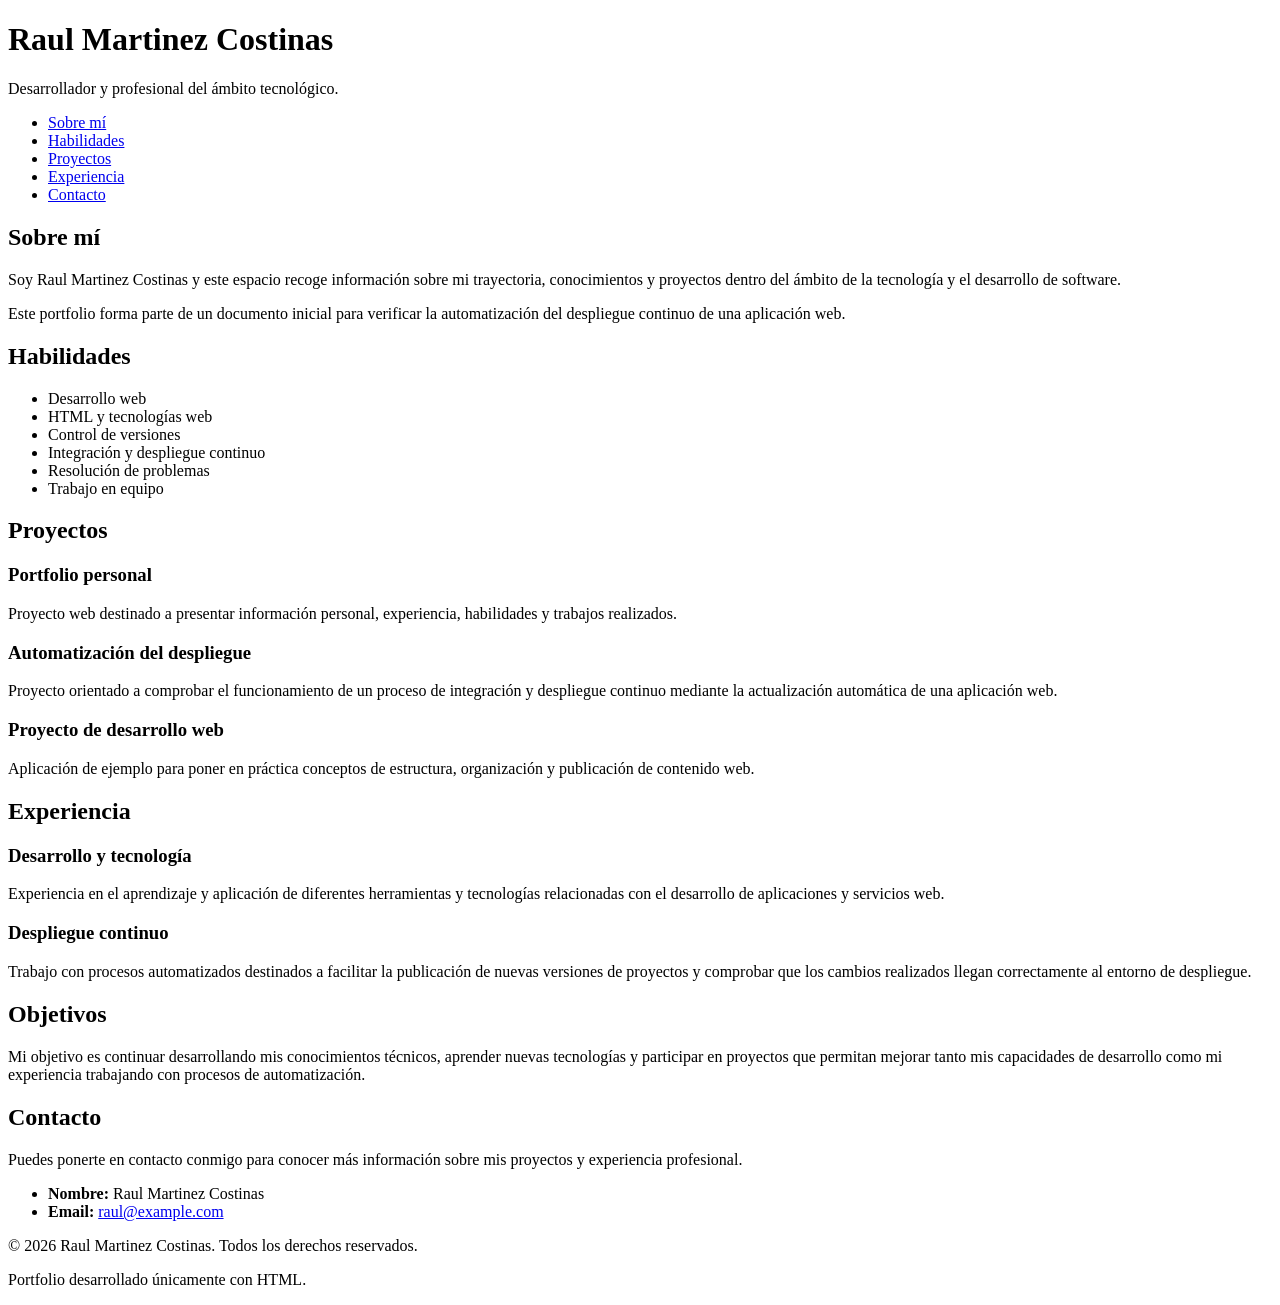
==== index.html @ 10de3181 "Probar deteccion de cierre HTML incorrecto" ====
<!DOCTYPE html>
<html lang="es">

<head>
  <meta charset="utf-8">
  <meta name="viewport" content="width=device-width, initial-scale=1">
  <meta name="description" content="Portfolio personal de Raul Martinez Costinas">
  <title>Portfolio de Raul Martinez Costinas</title>
</head>

<body>
  <header>
    <h1>Raul Martinez Costinas</h2>
      <p>Desarrollador y profesional del ámbito tecnológico.</p>


      <nav>
        <ul>
          <li><a href="#sobre-mi">Sobre mí</a></li>
          <li><a href="#habilidades">Habilidades</a></li>
          <li><a href="#proyectos">Proyectos</a></li>
          <li><a href="#experiencia">Experiencia</a></li>
          <li><a href="#contacto">Contacto</a></li>
        </ul>
      </nav>
  </header>

  <main>
    <section id="sobre-mi">
      <h2>Sobre mí</h2>
      <p>
        Soy Raul Martinez Costinas y este espacio recoge información sobre
        mi trayectoria, conocimientos y proyectos dentro del ámbito de la
        tecnología y el desarrollo de software.
      </p>
      <p>
        Este portfolio forma parte de un documento inicial para verificar
        la automatización del despliegue continuo de una aplicación web.
      </p>
    </section>

    <section id="habilidades">
      <h2>Habilidades</h2>

      <ul>
        <li>Desarrollo web</li>
        <li>HTML y tecnologías web</li>
        <li>Control de versiones</li>
        <li>Integración y despliegue continuo</li>
        <li>Resolución de problemas</li>
        <li>Trabajo en equipo</li>
      </ul>
    </section>

    <section id="proyectos">
      <h2>Proyectos</h2>

      <article>
        <h3>Portfolio personal</h3>
        <p>
          Proyecto web destinado a presentar información personal,
          experiencia, habilidades y trabajos realizados.
        </p>
      </article>

      <article>
        <h3>Automatización del despliegue</h3>
        <p>
          Proyecto orientado a comprobar el funcionamiento de un proceso
          de integración y despliegue continuo mediante la actualización
          automática de una aplicación web.
        </p>
      </article>

      <article>
        <h3>Proyecto de desarrollo web</h3>
        <p>
          Aplicación de ejemplo para poner en práctica conceptos de
          estructura, organización y publicación de contenido web.
        </p>
      </article>
    </section>

    <section id="experiencia">
      <h2>Experiencia</h2>

      <article>
        <h3>Desarrollo y tecnología</h3>
        <p>
          Experiencia en el aprendizaje y aplicación de diferentes
          herramientas y tecnologías relacionadas con el desarrollo
          de aplicaciones y servicios web.
        </p>
      </article>

      <article>
        <h3>Despliegue continuo</h3>
        <p>
          Trabajo con procesos automatizados destinados a facilitar la
          publicación de nuevas versiones de proyectos y comprobar que
          los cambios realizados llegan correctamente al entorno de
          despliegue.
        </p>
      </article>
    </section>

    <section id="objetivos">
      <h2>Objetivos</h2>

      <p>
        Mi objetivo es continuar desarrollando mis conocimientos técnicos,
        aprender nuevas tecnologías y participar en proyectos que permitan
        mejorar tanto mis capacidades de desarrollo como mi experiencia
        trabajando con procesos de automatización.
      </p>
    </section>

    <section id="contacto">
      <h2>Contacto</h2>

      <p>
        Puedes ponerte en contacto conmigo para conocer más información
        sobre mis proyectos y experiencia profesional.
      </p>

      <ul>
        <li>
          <strong>Nombre:</strong> Raul Martinez Costinas
        </li>
        <li>
          <strong>Email:</strong>
          <a href="mailto:raul@example.com">raul@example.com</a>
        </li>
      </ul>
    </section>
  </main>

  <footer>
    <p>&copy; 2026 Raul Martinez Costinas. Todos los derechos reservados.</p>
    <p>Portfolio desarrollado únicamente con HTML.</p>
  </footer>

</body>

</html>
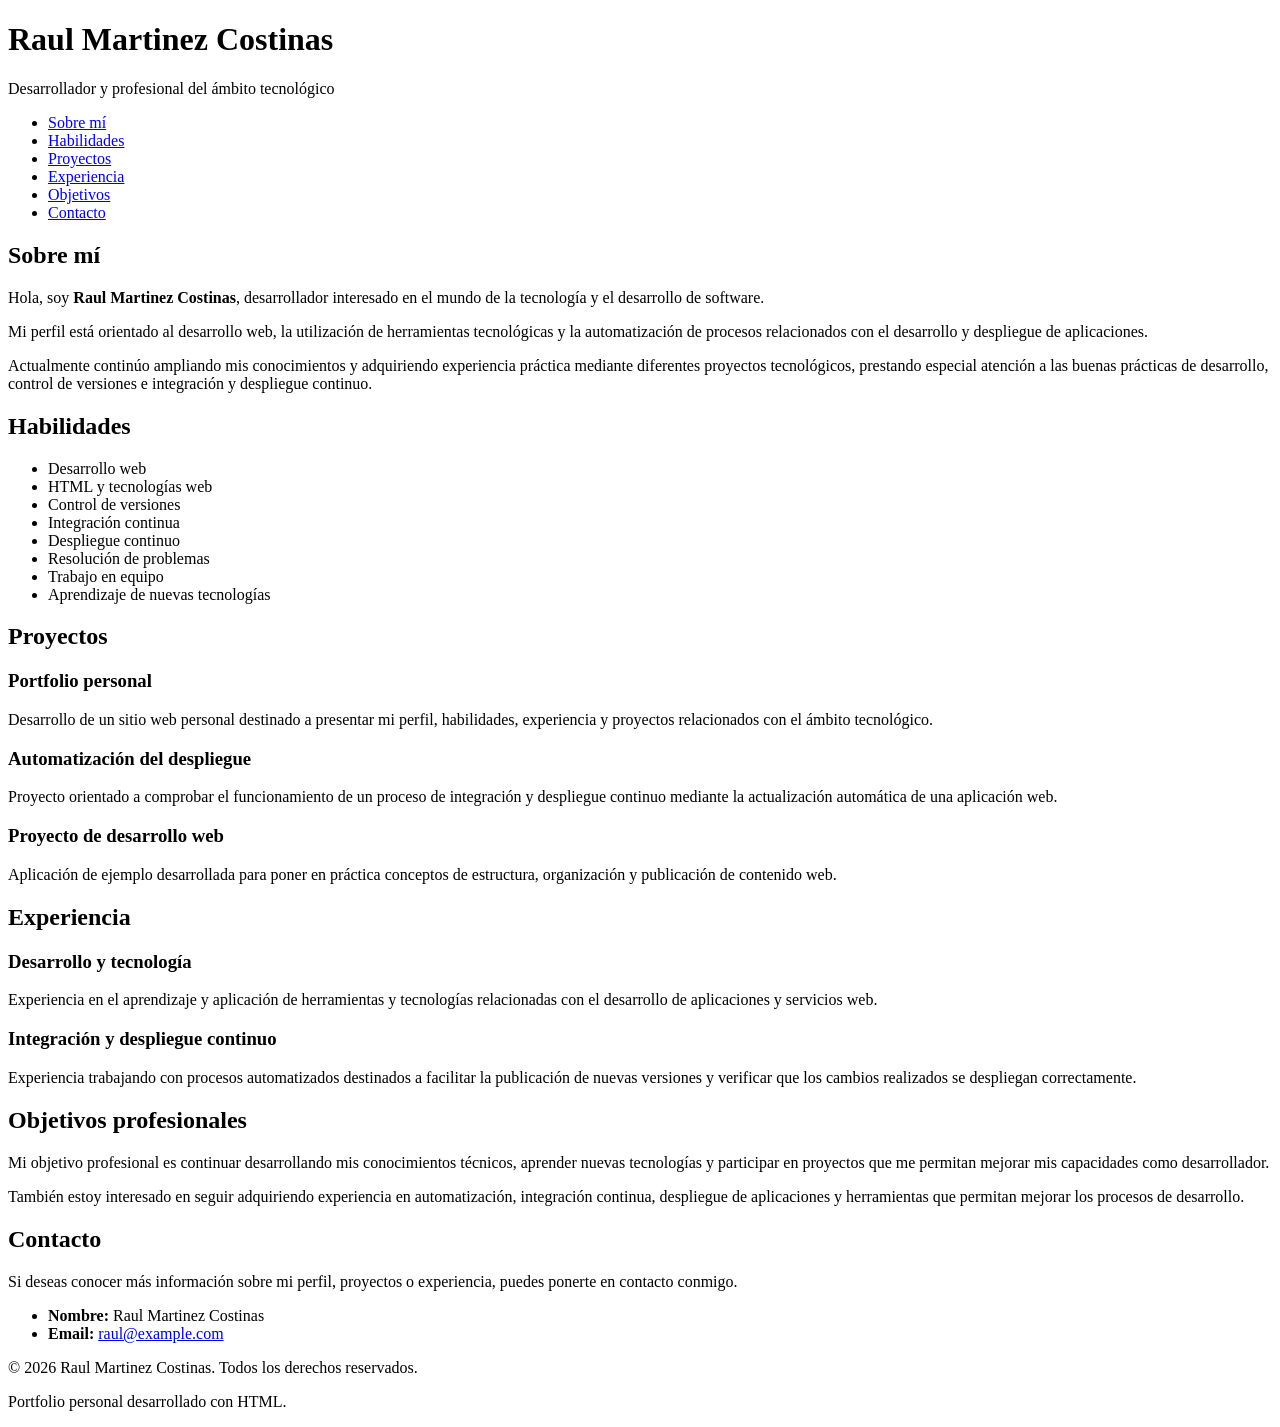
==== commit c164f6c8: "Anadir presentacion personal al portfolio" ====
--- a/index.html
+++ b/index.html
@@ -9,33 +9,44 @@
 </head>
 
 <body>
+
   <header>
-    <h1>Raul Martinez Costinas</h2>
-      <p>Desarrollador y profesional del ámbito tecnológico.</p>
+    <h1>Raul Martinez Costinas</h1>
+    <p>Desarrollador y profesional del ámbito tecnológico</p>
 
-
-      <nav>
-        <ul>
-          <li><a href="#sobre-mi">Sobre mí</a></li>
-          <li><a href="#habilidades">Habilidades</a></li>
-          <li><a href="#proyectos">Proyectos</a></li>
-          <li><a href="#experiencia">Experiencia</a></li>
-          <li><a href="#contacto">Contacto</a></li>
-        </ul>
-      </nav>
+    <nav aria-label="Navegación principal">
+      <ul>
+        <li><a href="#sobre-mi">Sobre mí</a></li>
+        <li><a href="#habilidades">Habilidades</a></li>
+        <li><a href="#proyectos">Proyectos</a></li>
+        <li><a href="#experiencia">Experiencia</a></li>
+        <li><a href="#objetivos">Objetivos</a></li>
+        <li><a href="#contacto">Contacto</a></li>
+      </ul>
+    </nav>
   </header>
 
   <main>
+
     <section id="sobre-mi">
       <h2>Sobre mí</h2>
+
       <p>
-        Soy Raul Martinez Costinas y este espacio recoge información sobre
-        mi trayectoria, conocimientos y proyectos dentro del ámbito de la
-        tecnología y el desarrollo de software.
+        Hola, soy <strong>Raul Martinez Costinas</strong>, desarrollador
+        interesado en el mundo de la tecnología y el desarrollo de software.
       </p>
+
       <p>
-        Este portfolio forma parte de un documento inicial para verificar
-        la automatización del despliegue continuo de una aplicación web.
+        Mi perfil está orientado al desarrollo web, la utilización de
+        herramientas tecnológicas y la automatización de procesos relacionados
+        con el desarrollo y despliegue de aplicaciones.
+      </p>
+
+      <p>
+        Actualmente continúo ampliando mis conocimientos y adquiriendo
+        experiencia práctica mediante diferentes proyectos tecnológicos,
+        prestando especial atención a las buenas prácticas de desarrollo,
+        control de versiones e integración y despliegue continuo.
       </p>
     </section>
 
@@ -46,9 +57,11 @@
         <li>Desarrollo web</li>
         <li>HTML y tecnologías web</li>
         <li>Control de versiones</li>
-        <li>Integración y despliegue continuo</li>
+        <li>Integración continua</li>
+        <li>Despliegue continuo</li>
         <li>Resolución de problemas</li>
         <li>Trabajo en equipo</li>
+        <li>Aprendizaje de nuevas tecnologías</li>
       </ul>
     </section>
 
@@ -58,8 +71,9 @@
       <article>
         <h3>Portfolio personal</h3>
         <p>
-          Proyecto web destinado a presentar información personal,
-          experiencia, habilidades y trabajos realizados.
+          Desarrollo de un sitio web personal destinado a presentar mi
+          perfil, habilidades, experiencia y proyectos relacionados con
+          el ámbito tecnológico.
         </p>
       </article>
 
@@ -75,8 +89,9 @@
       <article>
         <h3>Proyecto de desarrollo web</h3>
         <p>
-          Aplicación de ejemplo para poner en práctica conceptos de
-          estructura, organización y publicación de contenido web.
+          Aplicación de ejemplo desarrollada para poner en práctica
+          conceptos de estructura, organización y publicación de
+          contenido web.
         </p>
       </article>
     </section>
@@ -87,31 +102,35 @@
       <article>
         <h3>Desarrollo y tecnología</h3>
         <p>
-          Experiencia en el aprendizaje y aplicación de diferentes
-          herramientas y tecnologías relacionadas con el desarrollo
-          de aplicaciones y servicios web.
+          Experiencia en el aprendizaje y aplicación de herramientas y
+          tecnologías relacionadas con el desarrollo de aplicaciones y
+          servicios web.
         </p>
       </article>
 
       <article>
-        <h3>Despliegue continuo</h3>
+        <h3>Integración y despliegue continuo</h3>
         <p>
-          Trabajo con procesos automatizados destinados a facilitar la
-          publicación de nuevas versiones de proyectos y comprobar que
-          los cambios realizados llegan correctamente al entorno de
-          despliegue.
+          Experiencia trabajando con procesos automatizados destinados
+          a facilitar la publicación de nuevas versiones y verificar
+          que los cambios realizados se despliegan correctamente.
         </p>
       </article>
     </section>
 
     <section id="objetivos">
-      <h2>Objetivos</h2>
+      <h2>Objetivos profesionales</h2>
 
       <p>
-        Mi objetivo es continuar desarrollando mis conocimientos técnicos,
-        aprender nuevas tecnologías y participar en proyectos que permitan
-        mejorar tanto mis capacidades de desarrollo como mi experiencia
-        trabajando con procesos de automatización.
+        Mi objetivo profesional es continuar desarrollando mis conocimientos
+        técnicos, aprender nuevas tecnologías y participar en proyectos que
+        me permitan mejorar mis capacidades como desarrollador.
+      </p>
+
+      <p>
+        También estoy interesado en seguir adquiriendo experiencia en
+        automatización, integración continua, despliegue de aplicaciones
+        y herramientas que permitan mejorar los procesos de desarrollo.
       </p>
     </section>
 
@@ -119,8 +138,8 @@
       <h2>Contacto</h2>
 
       <p>
-        Puedes ponerte en contacto conmigo para conocer más información
-        sobre mis proyectos y experiencia profesional.
+        Si deseas conocer más información sobre mi perfil, proyectos o
+        experiencia, puedes ponerte en contacto conmigo.
       </p>
 
       <ul>
@@ -133,11 +152,12 @@
         </li>
       </ul>
     </section>
+
   </main>
 
   <footer>
     <p>&copy; 2026 Raul Martinez Costinas. Todos los derechos reservados.</p>
-    <p>Portfolio desarrollado únicamente con HTML.</p>
+    <p>Portfolio personal desarrollado con HTML.</p>
   </footer>
 
 </body>
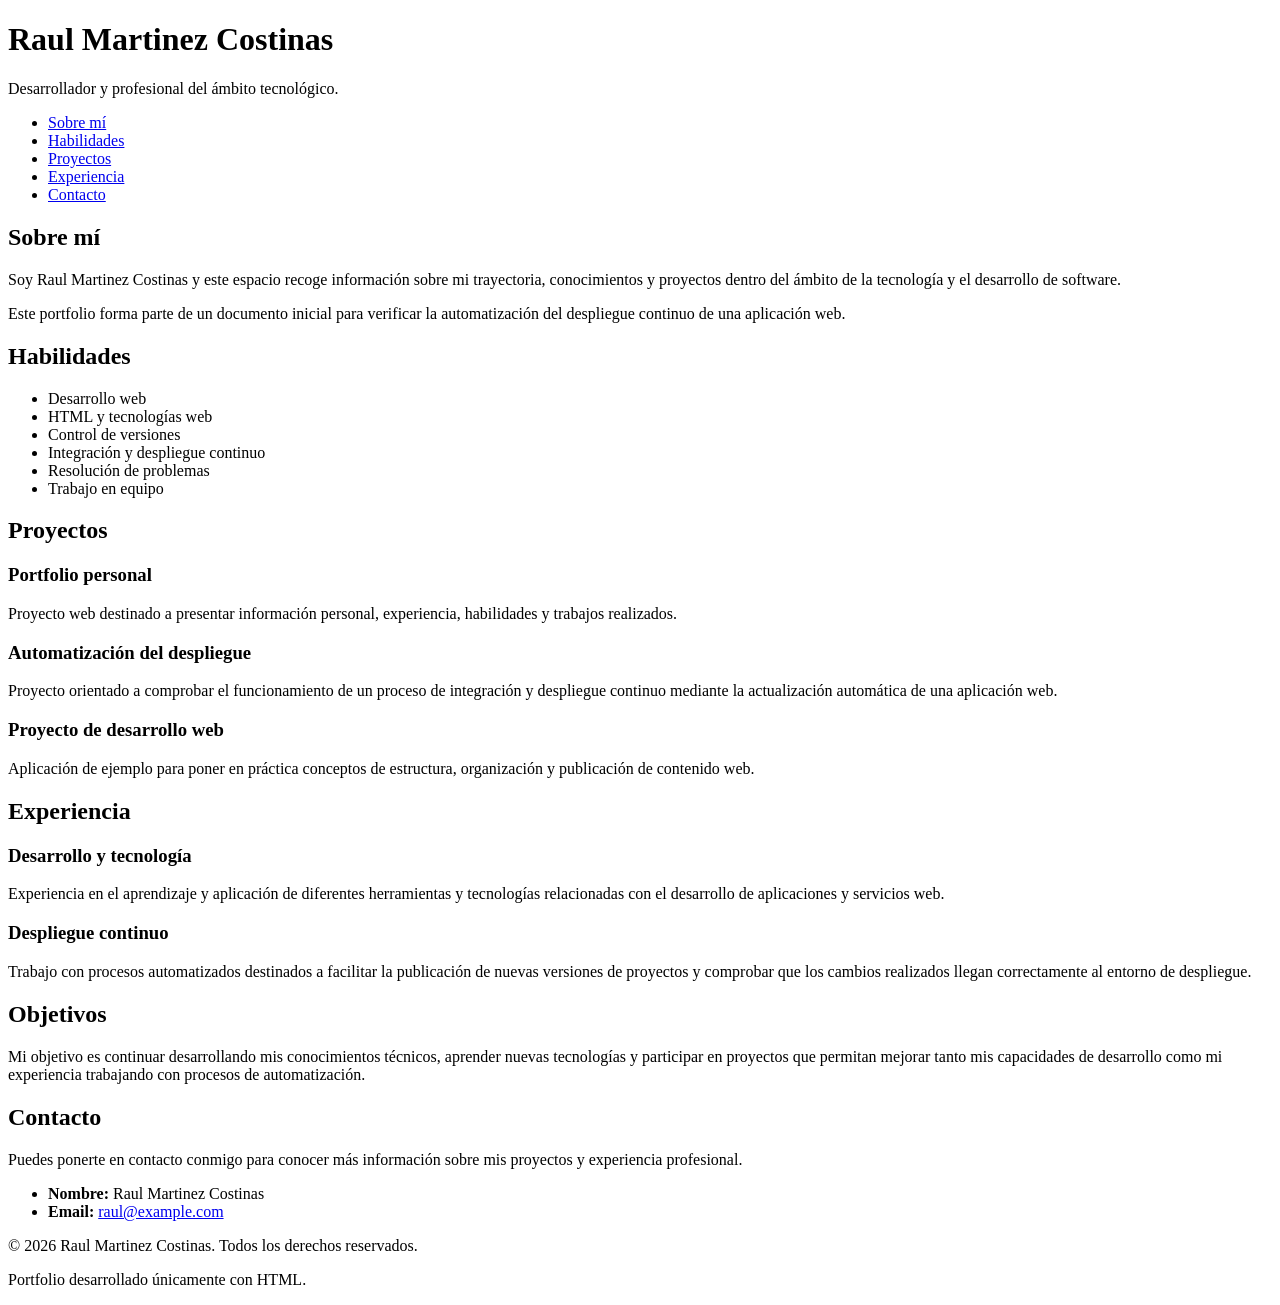
==== commit d9080cf3: "Añadir estilos CSS para mejorar el diseño del portfolio" ====
--- a/index.html
+++ b/index.html
@@ -6,47 +6,37 @@
   <meta name="viewport" content="width=device-width, initial-scale=1">
   <meta name="description" content="Portfolio personal de Raul Martinez Costinas">
   <title>Portfolio de Raul Martinez Costinas</title>
+  <link rel="stylesheet" href="style.css">
 </head>
 
 <body>
-
   <header>
     <h1>Raul Martinez Costinas</h1>
-    <p>Desarrollador y profesional del ámbito tecnológico</p>
+    <p>Desarrollador y profesional del ámbito tecnológico.</p>
 
-    <nav aria-label="Navegación principal">
+
+    <nav>
       <ul>
         <li><a href="#sobre-mi">Sobre mí</a></li>
         <li><a href="#habilidades">Habilidades</a></li>
         <li><a href="#proyectos">Proyectos</a></li>
         <li><a href="#experiencia">Experiencia</a></li>
-        <li><a href="#objetivos">Objetivos</a></li>
         <li><a href="#contacto">Contacto</a></li>
       </ul>
     </nav>
   </header>
 
   <main>
-
     <section id="sobre-mi">
       <h2>Sobre mí</h2>
-
       <p>
-        Hola, soy <strong>Raul Martinez Costinas</strong>, desarrollador
-        interesado en el mundo de la tecnología y el desarrollo de software.
+        Soy Raul Martinez Costinas y este espacio recoge información sobre
+        mi trayectoria, conocimientos y proyectos dentro del ámbito de la
+        tecnología y el desarrollo de software.
       </p>
-
       <p>
-        Mi perfil está orientado al desarrollo web, la utilización de
-        herramientas tecnológicas y la automatización de procesos relacionados
-        con el desarrollo y despliegue de aplicaciones.
-      </p>
-
-      <p>
-        Actualmente continúo ampliando mis conocimientos y adquiriendo
-        experiencia práctica mediante diferentes proyectos tecnológicos,
-        prestando especial atención a las buenas prácticas de desarrollo,
-        control de versiones e integración y despliegue continuo.
+        Este portfolio forma parte de un documento inicial para verificar
+        la automatización del despliegue continuo de una aplicación web.
       </p>
     </section>
 
@@ -57,11 +47,9 @@
         <li>Desarrollo web</li>
         <li>HTML y tecnologías web</li>
         <li>Control de versiones</li>
-        <li>Integración continua</li>
-        <li>Despliegue continuo</li>
+        <li>Integración y despliegue continuo</li>
         <li>Resolución de problemas</li>
         <li>Trabajo en equipo</li>
-        <li>Aprendizaje de nuevas tecnologías</li>
       </ul>
     </section>
 
@@ -71,9 +59,8 @@
       <article>
         <h3>Portfolio personal</h3>
         <p>
-          Desarrollo de un sitio web personal destinado a presentar mi
-          perfil, habilidades, experiencia y proyectos relacionados con
-          el ámbito tecnológico.
+          Proyecto web destinado a presentar información personal,
+          experiencia, habilidades y trabajos realizados.
         </p>
       </article>
 
@@ -89,9 +76,8 @@
       <article>
         <h3>Proyecto de desarrollo web</h3>
         <p>
-          Aplicación de ejemplo desarrollada para poner en práctica
-          conceptos de estructura, organización y publicación de
-          contenido web.
+          Aplicación de ejemplo para poner en práctica conceptos de
+          estructura, organización y publicación de contenido web.
         </p>
       </article>
     </section>
@@ -102,35 +88,31 @@
       <article>
         <h3>Desarrollo y tecnología</h3>
         <p>
-          Experiencia en el aprendizaje y aplicación de herramientas y
-          tecnologías relacionadas con el desarrollo de aplicaciones y
-          servicios web.
+          Experiencia en el aprendizaje y aplicación de diferentes
+          herramientas y tecnologías relacionadas con el desarrollo
+          de aplicaciones y servicios web.
         </p>
       </article>
 
       <article>
-        <h3>Integración y despliegue continuo</h3>
+        <h3>Despliegue continuo</h3>
         <p>
-          Experiencia trabajando con procesos automatizados destinados
-          a facilitar la publicación de nuevas versiones y verificar
-          que los cambios realizados se despliegan correctamente.
+          Trabajo con procesos automatizados destinados a facilitar la
+          publicación de nuevas versiones de proyectos y comprobar que
+          los cambios realizados llegan correctamente al entorno de
+          despliegue.
         </p>
       </article>
     </section>
 
     <section id="objetivos">
-      <h2>Objetivos profesionales</h2>
+      <h2>Objetivos</h2>
 
       <p>
-        Mi objetivo profesional es continuar desarrollando mis conocimientos
-        técnicos, aprender nuevas tecnologías y participar en proyectos que
-        me permitan mejorar mis capacidades como desarrollador.
-      </p>
-
-      <p>
-        También estoy interesado en seguir adquiriendo experiencia en
-        automatización, integración continua, despliegue de aplicaciones
-        y herramientas que permitan mejorar los procesos de desarrollo.
+        Mi objetivo es continuar desarrollando mis conocimientos técnicos,
+        aprender nuevas tecnologías y participar en proyectos que permitan
+        mejorar tanto mis capacidades de desarrollo como mi experiencia
+        trabajando con procesos de automatización.
       </p>
     </section>
 
@@ -138,8 +120,8 @@
       <h2>Contacto</h2>
 
       <p>
-        Si deseas conocer más información sobre mi perfil, proyectos o
-        experiencia, puedes ponerte en contacto conmigo.
+        Puedes ponerte en contacto conmigo para conocer más información
+        sobre mis proyectos y experiencia profesional.
       </p>
 
       <ul>
@@ -152,12 +134,11 @@
         </li>
       </ul>
     </section>
-
   </main>
 
   <footer>
     <p>&copy; 2026 Raul Martinez Costinas. Todos los derechos reservados.</p>
-    <p>Portfolio personal desarrollado con HTML.</p>
+    <p>Portfolio desarrollado únicamente con HTML.</p>
   </footer>
 
 </body>
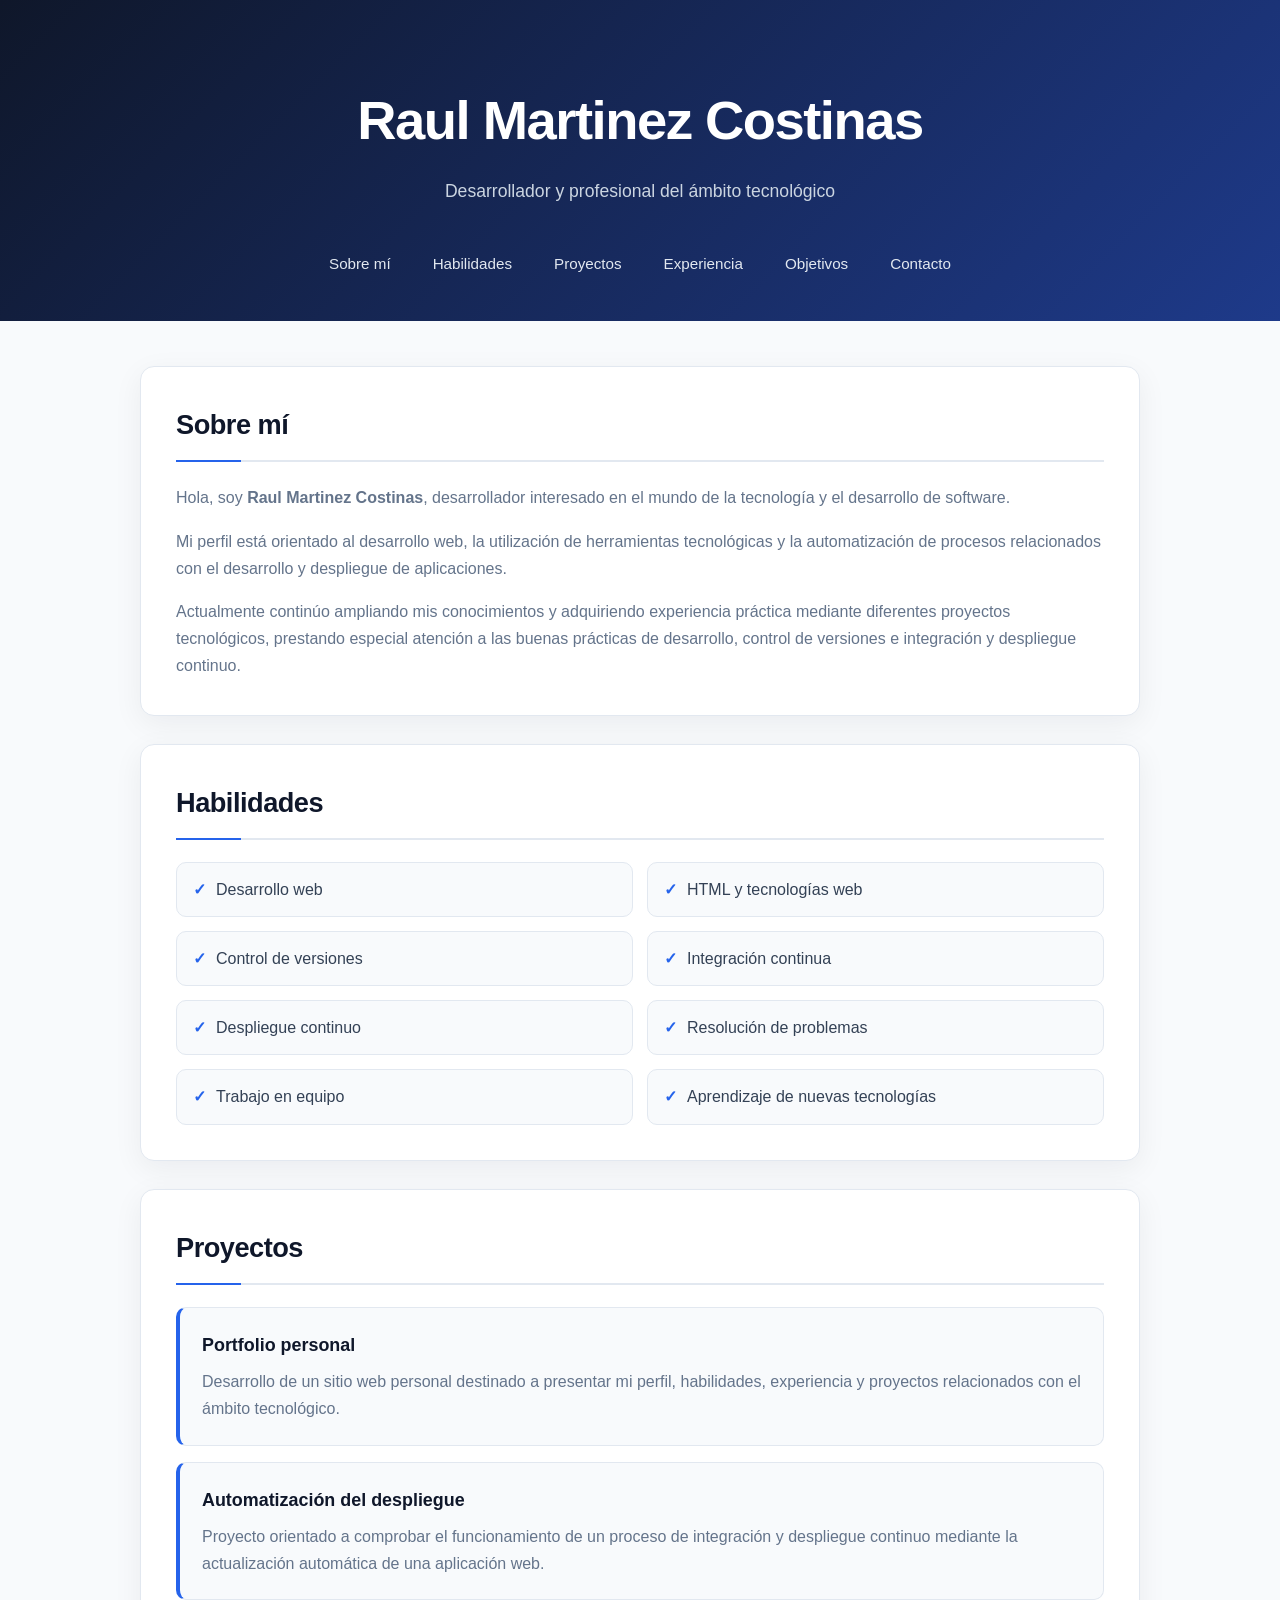
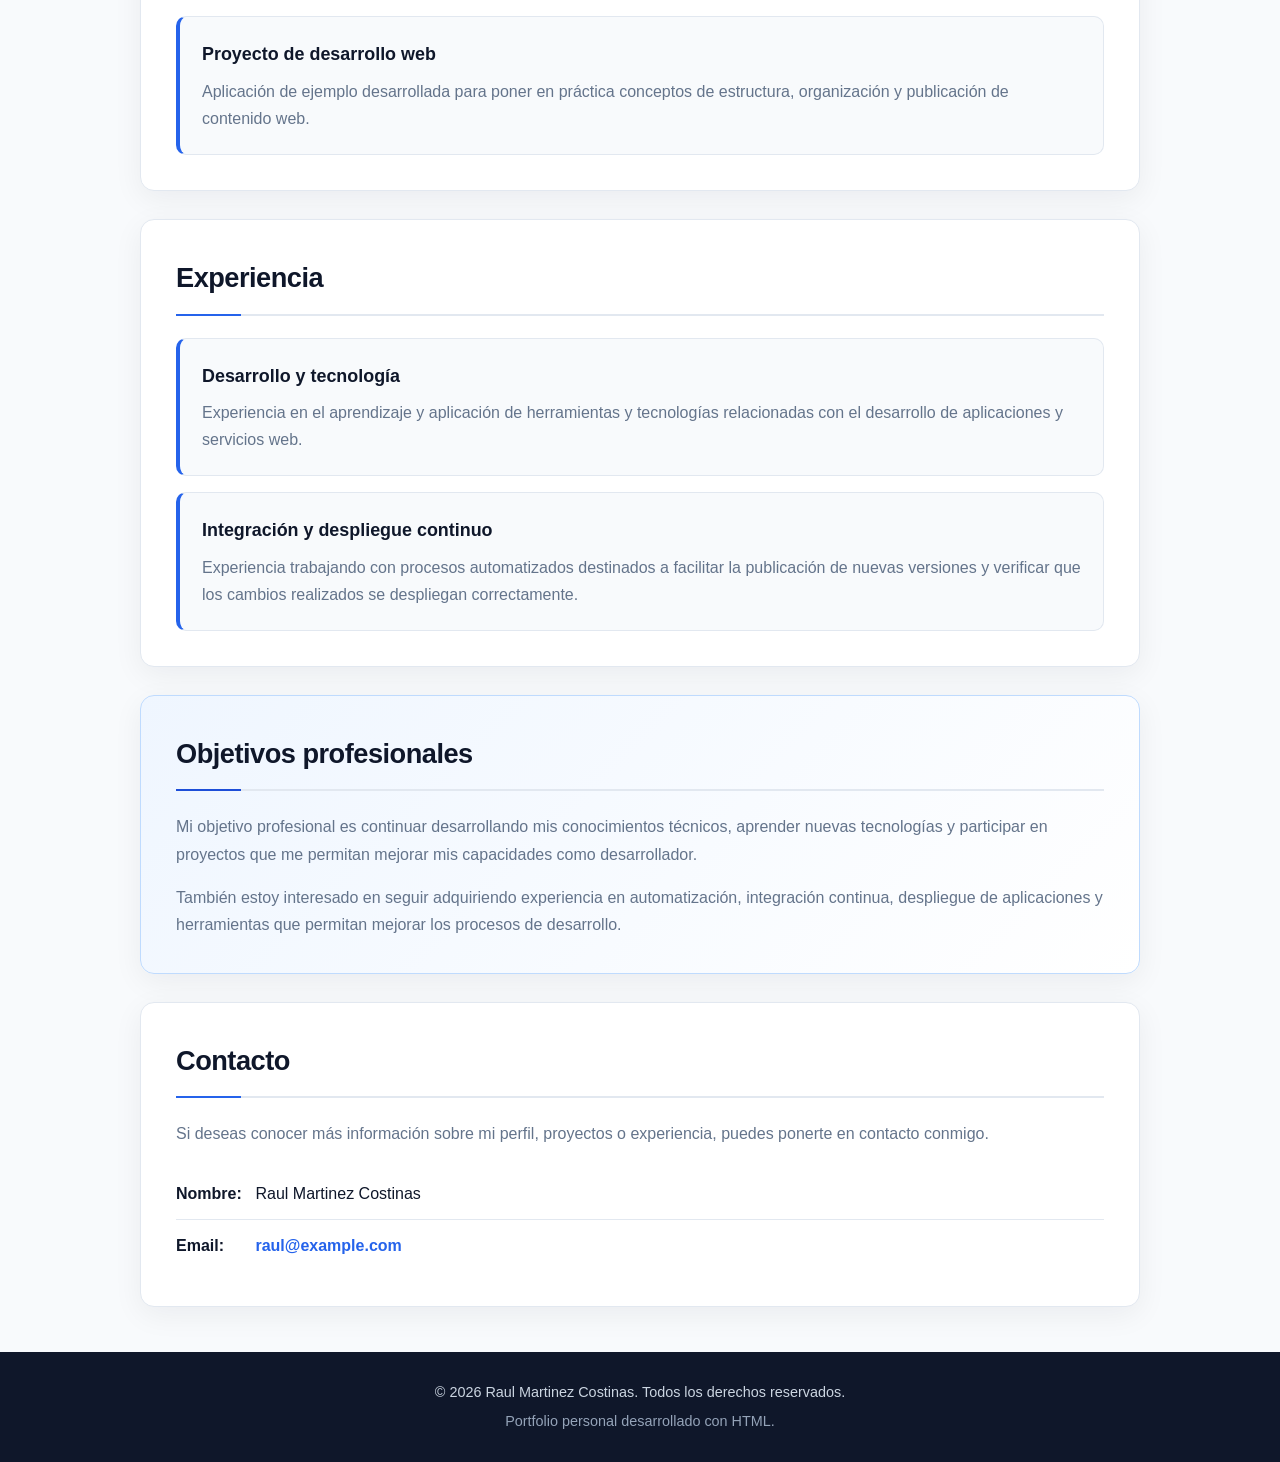
==== commit 9ddc293a: "Css (#14) * Añadir estilos CSS para mejorar el diseño del portfolio  * Añadir archivo de estilos CSS" ====
--- a/index.html
+++ b/index.html
@@ -10,33 +10,44 @@
 </head>
 
 <body>
+
   <header>
     <h1>Raul Martinez Costinas</h1>
-    <p>Desarrollador y profesional del ámbito tecnológico.</p>
+    <p>Desarrollador y profesional del ámbito tecnológico</p>
 
-
-    <nav>
+    <nav aria-label="Navegación principal">
       <ul>
         <li><a href="#sobre-mi">Sobre mí</a></li>
         <li><a href="#habilidades">Habilidades</a></li>
         <li><a href="#proyectos">Proyectos</a></li>
         <li><a href="#experiencia">Experiencia</a></li>
+        <li><a href="#objetivos">Objetivos</a></li>
         <li><a href="#contacto">Contacto</a></li>
       </ul>
     </nav>
   </header>
 
   <main>
+
     <section id="sobre-mi">
       <h2>Sobre mí</h2>
+
       <p>
-        Soy Raul Martinez Costinas y este espacio recoge información sobre
-        mi trayectoria, conocimientos y proyectos dentro del ámbito de la
-        tecnología y el desarrollo de software.
+        Hola, soy <strong>Raul Martinez Costinas</strong>, desarrollador
+        interesado en el mundo de la tecnología y el desarrollo de software.
       </p>
+
       <p>
-        Este portfolio forma parte de un documento inicial para verificar
-        la automatización del despliegue continuo de una aplicación web.
+        Mi perfil está orientado al desarrollo web, la utilización de
+        herramientas tecnológicas y la automatización de procesos relacionados
+        con el desarrollo y despliegue de aplicaciones.
+      </p>
+
+      <p>
+        Actualmente continúo ampliando mis conocimientos y adquiriendo
+        experiencia práctica mediante diferentes proyectos tecnológicos,
+        prestando especial atención a las buenas prácticas de desarrollo,
+        control de versiones e integración y despliegue continuo.
       </p>
     </section>
 
@@ -47,9 +58,11 @@
         <li>Desarrollo web</li>
         <li>HTML y tecnologías web</li>
         <li>Control de versiones</li>
-        <li>Integración y despliegue continuo</li>
+        <li>Integración continua</li>
+        <li>Despliegue continuo</li>
         <li>Resolución de problemas</li>
         <li>Trabajo en equipo</li>
+        <li>Aprendizaje de nuevas tecnologías</li>
       </ul>
     </section>
 
@@ -59,8 +72,9 @@
       <article>
         <h3>Portfolio personal</h3>
         <p>
-          Proyecto web destinado a presentar información personal,
-          experiencia, habilidades y trabajos realizados.
+          Desarrollo de un sitio web personal destinado a presentar mi
+          perfil, habilidades, experiencia y proyectos relacionados con
+          el ámbito tecnológico.
         </p>
       </article>
 
@@ -76,8 +90,9 @@
       <article>
         <h3>Proyecto de desarrollo web</h3>
         <p>
-          Aplicación de ejemplo para poner en práctica conceptos de
-          estructura, organización y publicación de contenido web.
+          Aplicación de ejemplo desarrollada para poner en práctica
+          conceptos de estructura, organización y publicación de
+          contenido web.
         </p>
       </article>
     </section>
@@ -88,31 +103,35 @@
       <article>
         <h3>Desarrollo y tecnología</h3>
         <p>
-          Experiencia en el aprendizaje y aplicación de diferentes
-          herramientas y tecnologías relacionadas con el desarrollo
-          de aplicaciones y servicios web.
+          Experiencia en el aprendizaje y aplicación de herramientas y
+          tecnologías relacionadas con el desarrollo de aplicaciones y
+          servicios web.
         </p>
       </article>
 
       <article>
-        <h3>Despliegue continuo</h3>
+        <h3>Integración y despliegue continuo</h3>
         <p>
-          Trabajo con procesos automatizados destinados a facilitar la
-          publicación de nuevas versiones de proyectos y comprobar que
-          los cambios realizados llegan correctamente al entorno de
-          despliegue.
+          Experiencia trabajando con procesos automatizados destinados
+          a facilitar la publicación de nuevas versiones y verificar
+          que los cambios realizados se despliegan correctamente.
         </p>
       </article>
     </section>
 
     <section id="objetivos">
-      <h2>Objetivos</h2>
+      <h2>Objetivos profesionales</h2>
 
       <p>
-        Mi objetivo es continuar desarrollando mis conocimientos técnicos,
-        aprender nuevas tecnologías y participar en proyectos que permitan
-        mejorar tanto mis capacidades de desarrollo como mi experiencia
-        trabajando con procesos de automatización.
+        Mi objetivo profesional es continuar desarrollando mis conocimientos
+        técnicos, aprender nuevas tecnologías y participar en proyectos que
+        me permitan mejorar mis capacidades como desarrollador.
+      </p>
+
+      <p>
+        También estoy interesado en seguir adquiriendo experiencia en
+        automatización, integración continua, despliegue de aplicaciones
+        y herramientas que permitan mejorar los procesos de desarrollo.
       </p>
     </section>
 
@@ -120,8 +139,8 @@
       <h2>Contacto</h2>
 
       <p>
-        Puedes ponerte en contacto conmigo para conocer más información
-        sobre mis proyectos y experiencia profesional.
+        Si deseas conocer más información sobre mi perfil, proyectos o
+        experiencia, puedes ponerte en contacto conmigo.
       </p>
 
       <ul>
@@ -134,11 +153,12 @@
         </li>
       </ul>
     </section>
+
   </main>
 
   <footer>
     <p>&copy; 2026 Raul Martinez Costinas. Todos los derechos reservados.</p>
-    <p>Portfolio desarrollado únicamente con HTML.</p>
+    <p>Portfolio personal desarrollado con HTML.</p>
   </footer>
 
 </body>
--- a/style.css
+++ b/style.css
@@ -0,0 +1,344 @@
+
+/* ==============================
+   ESTILOS GENERALES
+================================= */
+
+:root {
+  --primary: #2563eb;
+  --primary-dark: #1d4ed8;
+  --background: #f8fafc;
+  --surface: #ffffff;
+  --text: #0f172a;
+  --text-light: #64748b;
+  --border: #e2e8f0;
+  --radius: 14px;
+  --shadow: 0 8px 30px rgba(15, 23, 42, 0.06);
+}
+
+* {
+  margin: 0;
+  padding: 0;
+  box-sizing: border-box;
+}
+
+html {
+  scroll-behavior: smooth;
+  scroll-padding-top: 30px;
+}
+
+body {
+  font-family: "Inter", "Segoe UI", Roboto, Arial, sans-serif;
+  background: var(--background);
+  color: var(--text);
+  line-height: 1.7;
+  font-size: 16px;
+}
+
+/* ==============================
+   CABECERA
+================================= */
+
+header {
+  background: linear-gradient(135deg, #0f172a, #1e3a8a);
+  color: white;
+  text-align: center;
+  padding: 75px 20px 35px;
+}
+
+header h1 {
+  font-size: clamp(2rem, 5vw, 3.4rem);
+  font-weight: 800;
+  letter-spacing: -1.5px;
+  margin-bottom: 10px;
+}
+
+header > p {
+  color: #cbd5e1;
+  font-size: 1.1rem;
+  margin-bottom: 35px;
+}
+
+/* ==============================
+   NAVEGACIÓN
+================================= */
+
+nav {
+  max-width: 900px;
+  margin: 0 auto;
+}
+
+nav ul {
+  list-style: none;
+  display: flex;
+  flex-wrap: wrap;
+  justify-content: center;
+  gap: 10px;
+}
+
+nav a {
+  display: inline-block;
+  text-decoration: none;
+  color: #e2e8f0;
+  font-size: 0.95rem;
+  font-weight: 500;
+  padding: 9px 16px;
+  border-radius: 8px;
+  transition: background 0.25s, color 0.25s;
+}
+
+nav a:hover,
+nav a:focus-visible {
+  background: rgba(255, 255, 255, 0.14);
+  color: white;
+  outline: none;
+}
+
+/* ==============================
+   CONTENIDO PRINCIPAL
+================================= */
+
+main {
+  max-width: 1000px;
+  width: calc(100% - 40px);
+  margin: 45px auto;
+}
+
+section {
+  background: var(--surface);
+  padding: 35px;
+  margin-bottom: 28px;
+  border: 1px solid var(--border);
+  border-radius: var(--radius);
+  box-shadow: var(--shadow);
+  scroll-margin-top: 25px;
+}
+
+section h2 {
+  font-size: 1.7rem;
+  font-weight: 750;
+  letter-spacing: -0.5px;
+  margin-bottom: 22px;
+  padding-bottom: 12px;
+  border-bottom: 2px solid var(--border);
+  position: relative;
+}
+
+section h2::after {
+  content: "";
+  position: absolute;
+  bottom: -2px;
+  left: 0;
+  width: 65px;
+  height: 2px;
+  background: var(--primary);
+}
+
+section p {
+  color: var(--text-light);
+  margin-bottom: 16px;
+}
+
+section p:last-child {
+  margin-bottom: 0;
+}
+
+/* ==============================
+   LISTA DE HABILIDADES
+================================= */
+
+#habilidades ul {
+  list-style: none;
+  display: grid;
+  grid-template-columns: repeat(2, minmax(0, 1fr));
+  gap: 14px;
+}
+
+#habilidades li {
+  background: #f8fafc;
+  border: 1px solid var(--border);
+  border-radius: 10px;
+  padding: 13px 16px;
+  font-weight: 500;
+  color: #334155;
+  transition: border-color 0.25s, transform 0.25s;
+}
+
+#habilidades li::before {
+  content: "✓";
+  color: var(--primary);
+  font-weight: 800;
+  margin-right: 10px;
+}
+
+#habilidades li:hover {
+  border-color: var(--primary);
+  transform: translateY(-2px);
+}
+
+/* ==============================
+   PROYECTOS Y EXPERIENCIA
+================================= */
+
+article {
+  padding: 22px;
+  margin-bottom: 16px;
+  background: #f8fafc;
+  border: 1px solid var(--border);
+  border-left: 4px solid var(--primary);
+  border-radius: 10px;
+  transition: transform 0.25s, box-shadow 0.25s;
+}
+
+article:last-child {
+  margin-bottom: 0;
+}
+
+article:hover {
+  transform: translateY(-3px);
+  box-shadow: 0 8px 20px rgba(15, 23, 42, 0.07);
+}
+
+article h3 {
+  font-size: 1.12rem;
+  margin-bottom: 8px;
+  color: var(--text);
+}
+
+article p {
+  margin-bottom: 0;
+}
+
+/* ==============================
+   OBJETIVOS
+================================= */
+
+#objetivos {
+  background: linear-gradient(135deg, #eff6ff, #ffffff);
+  border-color: #bfdbfe;
+}
+
+#objetivos h2::after {
+  background: var(--primary-dark);
+}
+
+/* ==============================
+   CONTACTO
+================================= */
+
+#contacto ul {
+  list-style: none;
+  margin-top: 20px;
+}
+
+#contacto li {
+  padding: 12px 0;
+  border-bottom: 1px solid var(--border);
+  overflow-wrap: anywhere;
+}
+
+#contacto li:last-child {
+  border-bottom: none;
+}
+
+#contacto strong {
+  color: var(--text);
+  display: inline-block;
+  min-width: 75px;
+}
+
+#contacto a {
+  color: var(--primary);
+  text-decoration: none;
+  font-weight: 600;
+  transition: color 0.2s;
+}
+
+#contacto a:hover {
+  color: var(--primary-dark);
+  text-decoration: underline;
+}
+
+/* ==============================
+   PIE DE PÁGINA
+================================= */
+
+footer {
+  background: #0f172a;
+  color: #cbd5e1;
+  text-align: center;
+  padding: 28px 20px;
+  font-size: 0.9rem;
+}
+
+footer p + p {
+  margin-top: 5px;
+  color: #94a3b8;
+}
+
+/* ==============================
+   ACCESIBILIDAD
+================================= */
+
+a:focus-visible {
+  outline: 3px solid #93c5fd;
+  outline-offset: 3px;
+}
+
+/* ==============================
+   DISEÑO RESPONSIVE
+================================= */
+
+@media (max-width: 600px) {
+  header {
+    padding: 50px 16px 28px;
+  }
+
+  header h1 {
+    letter-spacing: -0.8px;
+  }
+
+  nav ul {
+    gap: 5px;
+  }
+
+  nav a {
+    padding: 8px 10px;
+    font-size: 0.88rem;
+  }
+
+  main {
+    width: calc(100% - 24px);
+    margin: 24px auto;
+  }
+
+  section {
+    padding: 23px 18px;
+    margin-bottom: 18px;
+  }
+
+  section h2 {
+    font-size: 1.45rem;
+  }
+
+  #habilidades ul {
+    grid-template-columns: 1fr;
+    gap: 10px;
+  }
+
+  article {
+    padding: 17px;
+  }
+}
+
+@media (prefers-reduced-motion: reduce) {
+  html {
+    scroll-behavior: auto;
+  }
+
+  *,
+  *::before,
+  *::after {
+    transition: none !important;
+    transform: none !important;
+  }
+}
